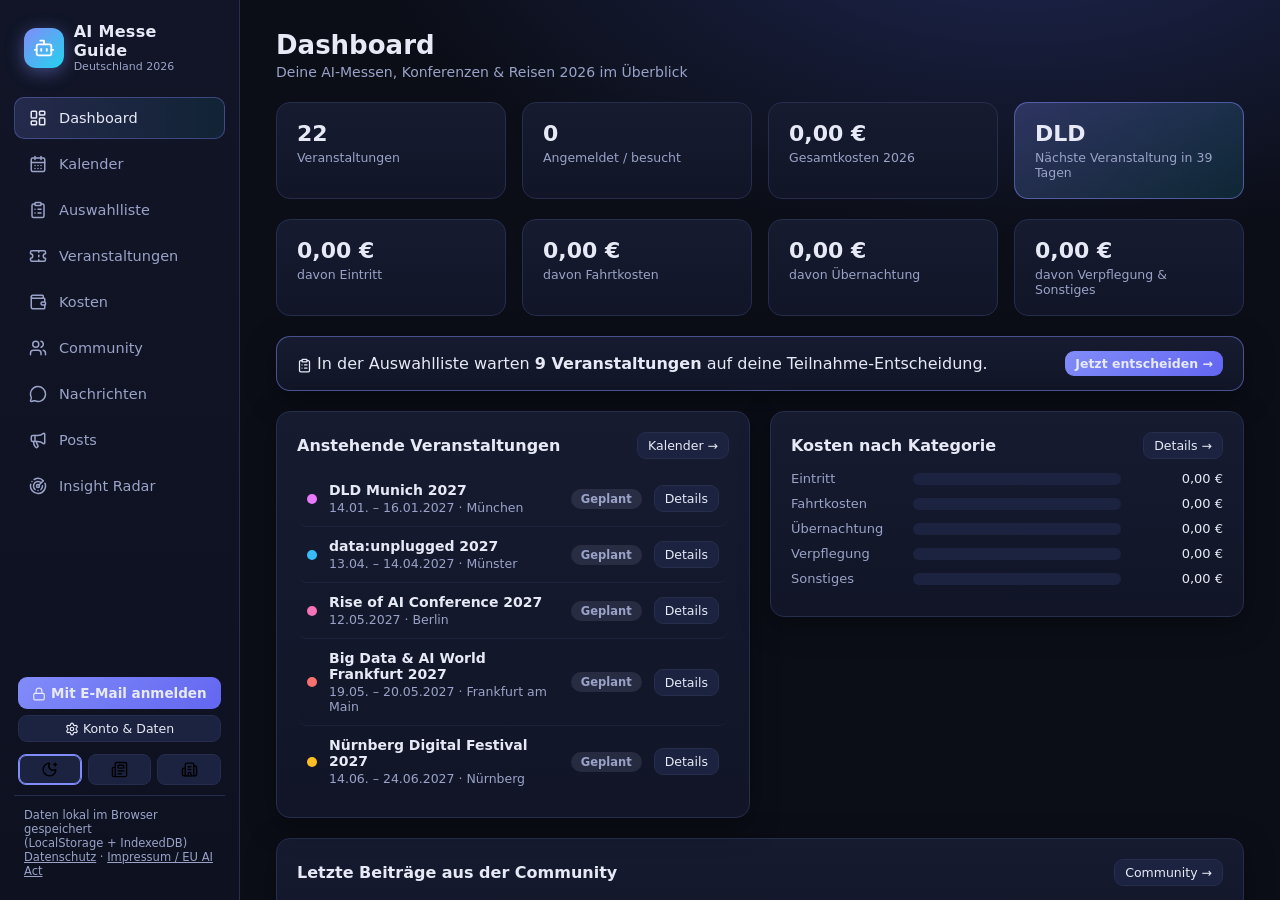
==== index.html @ 0b6e808e "Offline-Transkripte, Projekt-Export/-Import, 6 neue Archive, B&P-2027-Preise (Seed v7) 115 AIW-Trans" ====
<!DOCTYPE html>
<html lang="de">
<head>
  <meta charset="UTF-8">
  <meta name="viewport" content="width=device-width, initial-scale=1.0">
  <title>AI Messe Guide 2026</title>
  <link rel="icon" href="data:image/svg+xml,<svg xmlns='http://www.w3.org/2000/svg' viewBox='0 0 100 100'><text y='.9em' font-size='90'>🤖</text></svg>">
  <link rel="manifest" href="manifest.webmanifest">
  <meta name="theme-color" content="#0b0e17">
  <link rel="apple-touch-icon" href="icons/icon-192.png">
  <link rel="stylesheet" href="css/style.css?v=20">
  <link rel="stylesheet" href="css/radar.css?v=29">
  <link rel="stylesheet" href="css/theme-neon.css" id="theme-css">
  <script>
    // Theme vor dem ersten Rendern anwenden (kein Aufblitzen des Standard-Designs)
    (function () {
      var t = localStorage.getItem("aimg2026_theme");
      if (t && t !== "neon") document.getElementById("theme-css").href = "css/theme-" + t + ".css";
    })();
  </script>
</head>
<body>
  <nav class="sidebar">
    <div class="logo">
      <div class="logo-icon" data-ico="bot"></div>
      <div><b>AI Messe Guide</b><span>Deutschland 2026</span></div>
    </div>
    <div class="navlink" data-view="dashboard" data-ico="dashboard">Dashboard</div>
    <div class="navlink" data-view="kalender" data-ico="kalender">Kalender</div>
    <div class="navlink" data-view="auswahl" data-ico="auswahl">Auswahlliste</div>
    <div class="navlink" data-view="events" data-ico="events">Veranstaltungen</div>
    <div class="navlink" data-view="kosten" data-ico="kosten">Kosten</div>
    <div class="navlink" data-view="community" data-ico="community">Community</div>
    <div class="navlink" data-view="nachrichten" data-ico="nachrichten">Nachrichten<span id="dm-badge"></span></div>
    <div class="navlink" data-view="posts" data-ico="posts">Posts</div>
    <div class="navlink" data-view="insight" data-ico="radar">Insight Radar</div>
    <div id="login-bereich" class="login-bereich"></div>
    <div class="theme-leiste">
      <button class="theme-knopf" data-theme="neon" data-ico="theme-neon" onclick="A.theme('neon')" title="Design: Neon Deep"></button>
      <button class="theme-knopf" data-theme="editorial" data-ico="theme-editorial" onclick="A.theme('editorial')" title="Design: Editorial Light"></button>
      <button class="theme-knopf" data-theme="clean" data-ico="theme-clean" onclick="A.theme('clean')" title="Design: Corporate Clean"></button>
    </div>
    <div class="sidebar-fuss">
      Daten lokal im Browser gespeichert<br>(LocalStorage + IndexedDB)<br>
      <a href="datenschutz.html">Datenschutz</a> · <a href="rechtliches.html">Impressum / EU AI Act</a>
    </div>
  </nav>

  <main id="main"></main>
  <div id="modal-wrap"></div>

  <!-- ?v= beim Ändern der Dateien hochzählen: erzwingt frische Skripte statt Browser-Cache -->
  <script src="js/config.js?v=20" onerror="console.info('Kein config.js – lokaler Modus.')"></script>
  <script src="js/icons.js?v=24"></script>
  <script src="js/data.js?v=29"></script>
  <script src="js/karte.js?v=20"></script>
  <script src="js/auswahl.js?v=23"></script>
  <script src="js/db.js?v=28"></script>
  <script src="js/radar.js?v=29"></script>
  <script src="js/cloud.js?v=20"></script>
  <script src="js/app.js?v=28"></script>
  <script>
    // PWA: Service Worker registrieren (Offline-Betrieb, "Zum Startbildschirm hinzufügen")
    if ("serviceWorker" in navigator) {
      navigator.serviceWorker.register("sw.js").catch(e => console.info("Service Worker:", e.message));
    }
  </script>
</body>
</html>
---- css/style.css ----
/* AI Messe Guide 2026 – modernes dunkles UI mit Indigo/Cyan-Akzenten */

:root {
  --bg: #0b0e17;
  --bg2: #111527;
  --karte: #161b30;
  --karte2: #1c2340;
  --rand: #262d4d;
  --text: #e7eaf6;
  --text2: #9aa3c7;
  --akzent: #818cf8;
  --akzent2: #22d3ee;
  --gefahr: #f87171;
  --ok: #34d399;
  --radius: 14px;
  --schatten: 0 8px 30px rgba(0, 0, 0, .35);
}

* { box-sizing: border-box; margin: 0; padding: 0; }

/* Icon-System (Lucide): einheitliche Stroke-Icons, erben currentColor */
.ico { width: 18px; height: 18px; vertical-align: -3.5px; flex-shrink: 0; }
.btn .ico { width: 15px; height: 15px; vertical-align: -2.5px; }
.navlink .ico { width: 18px; height: 18px; }
.logo-icon .ico { width: 22px; height: 22px; color: #fff; vertical-align: middle; }
.theme-knopf .ico { width: 17px; height: 17px; vertical-align: -3px; }
.burger-punkt .ico, .karte-kopf .ico, h2 .ico { vertical-align: -3px; margin-right: 2px; }
.reise-icon .ico { width: 20px; height: 20px; color: var(--akzent2); }
html, body { height: 100%; }
body {
  font-family: "Segoe UI", system-ui, -apple-system, sans-serif;
  background: radial-gradient(1200px 600px at 80% -10%, #1e2650 0%, var(--bg) 55%) fixed;
  color: var(--text);
  display: flex;
}
a { color: var(--akzent2); text-decoration: none; }
a:hover { text-decoration: underline; }

/* ---------- Sidebar ---------- */
.sidebar {
  width: 240px; min-width: 240px; height: 100vh; position: sticky; top: 0;
  background: linear-gradient(180deg, var(--bg2), #0d1120);
  border-right: 1px solid var(--rand);
  display: flex; flex-direction: column; padding: 22px 14px;
}
.logo { display: flex; align-items: center; gap: 10px; padding: 0 10px 22px; }
.logo-icon {
  width: 40px; height: 40px; border-radius: 12px; display: grid; place-items: center;
  background: linear-gradient(135deg, var(--akzent), var(--akzent2));
  font-size: 20px; box-shadow: 0 4px 18px rgba(129, 140, 248, .45);
}
.logo b { font-size: 16px; letter-spacing: .3px; }
.logo span { display: block; font-size: 11px; color: var(--text2); }
.navlink {
  display: flex; align-items: center; gap: 12px; padding: 11px 14px; margin: 2px 0;
  border-radius: 10px; color: var(--text2); cursor: pointer; font-size: 14.5px;
  border: 1px solid transparent; transition: all .15s;
}
.navlink:hover { color: var(--text); background: rgba(129, 140, 248, .08); }
.navlink.aktiv {
  color: var(--text); background: linear-gradient(90deg, rgba(129, 140, 248, .18), rgba(34, 211, 238, .08));
  border-color: rgba(129, 140, 248, .35);
}
.sidebar-fuss { padding: 12px 10px 0; font-size: 11.5px; color: var(--text2); border-top: 1px solid var(--rand); }
.login-bereich { margin-top: auto; padding: 0 4px 12px; }
.theme-leiste { display: flex; gap: 6px; padding: 0 4px 10px; }
.theme-knopf { flex: 1; background: var(--karte2); border: 1px solid var(--rand); border-radius: 8px; padding: 6px 0; font-size: 15px; cursor: pointer; }
.theme-knopf.aktiv { border-color: var(--akzent); box-shadow: 0 0 0 1px var(--akzent) inset; }
.sidebar-fuss a { color: var(--text2); text-decoration: underline; }
.login-btn { width: 100%; }
.login-info { display: flex; align-items: center; gap: 9px; background: var(--karte2); border: 1px solid var(--rand); border-radius: 10px; padding: 8px 10px; }
.login-name { flex: 1; min-width: 0; font-size: 13px; font-weight: 600; }
.login-name span { display: block; font-size: 10.5px; font-weight: 400; color: var(--text2); overflow: hidden; text-overflow: ellipsis; white-space: nowrap; }
.code-box { font-size: 30px; font-weight: 700; letter-spacing: 8px; text-align: center; background: var(--karte2); border: 1px dashed var(--akzent); border-radius: 12px; padding: 14px; margin-bottom: 16px; }
.suchfeld { flex: 1; min-width: 220px; max-width: 380px; margin-top: 0; border-radius: 20px; padding: 9px 16px; }
.sharing-leiste { display: flex; align-items: center; gap: 10px; flex-wrap: wrap; background: var(--karte2); border-radius: 10px; padding: 9px 12px; margin-bottom: 12px; font-size: 13px; }
.sharing-leiste .chip-reihe { flex: 1; }

.kosten-vorschau {
  background: var(--karte2); border: 1px dashed var(--rand); border-radius: 9px;
  padding: 9px 13px; font-size: 13px; color: var(--text2); margin-bottom: 12px;
  font-variant-numeric: tabular-nums;
}
.kosten-vorschau b { color: var(--text); }
.preis-staffel { display: flex; flex-direction: column; gap: 4px; }
.preis-zeile { display: flex; justify-content: space-between; gap: 12px; font-size: 13px; }
.preis-zeile span:first-child { color: var(--text2); }
.preis-zeile b { white-space: nowrap; font-variant-numeric: tabular-nums; }

/* ---------- Deutschlandkarte ---------- */
.karten-layout { display: grid; grid-template-columns: minmax(0, 5fr) minmax(0, 4fr); gap: 20px; align-items: start; }
@media (max-width: 1100px) { .karten-layout { grid-template-columns: 1fr; } }
.de-karte { width: 100%; height: auto; display: block; }
.bl-pfad { fill: var(--karte2); stroke: var(--rand); stroke-width: 1; }
.bl-pfad:hover { fill: rgba(129, 140, 248, .12); }
.stadt-punkt { cursor: pointer; }
.punkt-kreis { stroke: rgba(255, 255, 255, .75); stroke-width: 1.5; opacity: .9; }
.stadt-punkt:hover .punkt-kreis { stroke: var(--akzent2); stroke-width: 2.5; opacity: 1; }
.stadt-label { font-size: 12px; fill: var(--text); text-anchor: middle; font-weight: 600; paint-order: stroke; stroke: var(--bg); stroke-width: 3px; }
.punkt-zahl { font-size: 10px; fill: #fff; text-anchor: middle; font-weight: 700; pointer-events: none; }
.stadt-punkt.gewaehlt .punkt-kreis { stroke: #fbbf24; stroke-width: 3; opacity: 1; }
.stadt-punkt.gewaehlt .punkt-zahl { fill: #1c2340; }
.stadt-chips { display: flex; flex-wrap: wrap; gap: 8px; margin-bottom: 14px; }
.stadt-chip {
  background: var(--karte2); border: 1px solid var(--rand); color: var(--text);
  border-radius: 20px; padding: 6px 14px; font-size: 13px; cursor: pointer; font-family: inherit;
}
.stadt-chip b { color: var(--ok); margin-left: 3px; }
.stadt-chip:hover { border-color: var(--akzent); }
.stadt-chip.aktiv { background: linear-gradient(135deg, rgba(129, 140, 248, .35), rgba(34, 211, 238, .18)); border-color: var(--akzent); }
.stadt-chip.aktiv b { color: var(--akzent2); }
.stadt-detail { border-top: 1px solid var(--rand); padding-top: 12px; }
.stadt-detail.leer-detail { color: var(--text2); font-size: 13.5px; }

/* ---------- Programm & Speaker ---------- */
.prog-tag { font-size: 13px; font-weight: 700; color: var(--akzent2); margin: 14px 0 4px; text-transform: capitalize; }
.prog-zeit { font-size: 12.5px; color: var(--text2); min-width: 84px; font-variant-numeric: tabular-nums; flex-shrink: 0; }
.stern-btn { font-size: 16px; line-height: 1; }
.stern-btn.voll { color: #fbbf24; border-color: rgba(251, 191, 36, .5); }

/* ---------- Diktat & OCR ---------- */
#diktat-btn.aufnahme { background: rgba(248, 113, 113, .2); border-color: var(--gefahr); color: var(--gefahr); animation: pulsieren 1.2s infinite; }
@keyframes pulsieren { 50% { opacity: .55; } }
.galerie-ocr { right: auto; left: 5px; }
.galerie-ocr.hat-text { background: rgba(52, 211, 153, .8); }
#ocr-text { width: 100%; font-size: 13px; }

/* ---------- Trends, Nuggets & Foliengalerie ---------- */
.trend-zeile { padding: 12px 10px; border-bottom: 1px solid rgba(38, 45, 77, .5); cursor: pointer; border-radius: 8px; }
.trend-zeile:hover { background: rgba(129, 140, 248, .07); }
.trend-zeile:last-child { border-bottom: none; }
.nugget {
  background: var(--karte2); border: 1px solid var(--rand);
  border-radius: 10px; padding: 13px 15px; margin-bottom: 10px; cursor: pointer;
}
.nugget:hover { border-color: var(--akzent); }
.nugget-text { font-size: 14.5px; font-style: italic; line-height: 1.5; }
.folien-galerie { display: flex; flex-direction: column; gap: 12px; }
.folie { width: 100%; height: auto; border-radius: 8px; border: 1px solid var(--rand); background: #fff; }

/* ---------- LinkedIn-Posts ---------- */
.post-gitter { display: grid; grid-template-columns: repeat(auto-fit, minmax(340px, 1fr)); gap: 18px; }
.post-karte h2 { margin-bottom: 10px; }
.post-bild { width: 100%; height: auto; border-radius: 10px; border: 1px solid var(--rand); display: block; margin-bottom: 10px; }
.post-text { width: 100%; font-size: 13px; line-height: 1.55; resize: vertical; }

/* ---------- Community: Burger-Menü & Matching ---------- */
.community-kopf { display: flex; justify-content: space-between; align-items: flex-start; gap: 16px; }
.burger-wrap { position: relative; flex-shrink: 0; }
.burger-btn { font-size: 14px; padding: 10px 16px; }
.burger-menue {
  position: absolute; right: 0; top: calc(100% + 6px); z-index: 50; min-width: 250px;
  background: linear-gradient(180deg, var(--karte), var(--bg2)); border: 1px solid var(--rand);
  border-radius: 12px; box-shadow: 0 14px 40px rgba(0, 0, 0, .5); padding: 6px;
}
.burger-punkt { padding: 10px 14px; border-radius: 8px; font-size: 14px; cursor: pointer; color: var(--text2); }
.burger-punkt:hover { background: rgba(129, 140, 248, .1); color: var(--text); }
.burger-punkt.aktiv { background: rgba(129, 140, 248, .16); color: var(--text); font-weight: 600; }
.match-zeile { display: flex; align-items: center; gap: 12px; padding: 12px 8px; border-bottom: 1px solid rgba(38, 45, 77, .5); }
.match-zeile:last-child { border-bottom: none; }
.match-zeile .chip-reihe { margin-top: 6px; }

/* ---------- Kurzprofile ---------- */
.profil-gitter { display: grid; grid-template-columns: repeat(auto-fill, minmax(340px, 1fr)); gap: 14px; }
.profil-karte {
  background: var(--karte2); border: 1px solid var(--rand); border-radius: 12px;
  padding: 14px; cursor: pointer; transition: border-color .15s;
}
.profil-karte:hover { border-color: var(--akzent); }
.profil-kopf { display: flex; align-items: center; gap: 11px; }
.profil-karte .chip-reihe { margin-top: 10px; }
.chip.interesse { border-color: rgba(129, 140, 248, .5); color: #b6bdf9; padding: 3px 10px; }
.chip.faehigkeit { border-color: rgba(34, 211, 238, .5); color: var(--akzent2); padding: 3px 10px; }
.profil-zeile { font-size: 12.5px; color: var(--text2); margin-top: 9px; }
.such-biete { display: flex; flex-direction: column; gap: 6px; margin-top: 10px; }
.sb-box { font-size: 12px; border-radius: 8px; padding: 6px 10px; line-height: 1.45; }
.sb-box.sucht { background: rgba(251, 191, 36, .1); border: 1px solid rgba(251, 191, 36, .35); color: var(--text); }
.sb-box.bietet { background: rgba(52, 211, 153, .1); border: 1px solid rgba(52, 211, 153, .35); color: var(--text); }

/* ---------- Nachrichten ---------- */
.dm-badge {
  display: inline-grid; place-items: center; min-width: 19px; height: 19px; padding: 0 5px;
  margin-left: 8px; border-radius: 10px; background: var(--gefahr); color: #fff;
  font-size: 11px; font-weight: 700;
}
.dm-layout { display: grid; grid-template-columns: 320px 1fr; gap: 20px; align-items: start; }
@media (max-width: 1100px) { .dm-layout { grid-template-columns: 1fr; } }
.dm-partner { cursor: pointer; }
.dm-partner:hover { background: rgba(129, 140, 248, .07); }
.dm-partner.aktiv { background: rgba(129, 140, 248, .12); border-radius: 10px; }
.dm-verlauf { display: flex; flex-direction: column; gap: 10px; max-height: 55vh; overflow-y: auto; padding: 6px 2px; margin-bottom: 14px; }
.dm-blase { max-width: 75%; padding: 9px 13px; border-radius: 14px; font-size: 14px; line-height: 1.45; }
.dm-blase.mein { align-self: flex-end; background: linear-gradient(135deg, rgba(129, 140, 248, .35), rgba(34, 211, 238, .2)); border: 1px solid rgba(129, 140, 248, .45); border-bottom-right-radius: 4px; }
.dm-blase.fremd { align-self: flex-start; background: var(--karte2); border: 1px solid var(--rand); border-bottom-left-radius: 4px; }
.dm-zeit { font-size: 10.5px; color: var(--text2); margin-top: 4px; text-align: right; }

/* ---------- Hauptbereich ---------- */
#main { flex: 1; height: 100vh; overflow-y: auto; padding: 30px 36px 60px; }
.kopf { margin-bottom: 22px; }
.kopf h1 { font-size: 26px; font-weight: 700; }
.unter { color: var(--text2); margin-top: 4px; font-size: 14px; }
h2 { font-size: 16px; font-weight: 650; margin-bottom: 12px; }

.karte {
  background: linear-gradient(180deg, var(--karte), var(--bg2));
  border: 1px solid var(--rand); border-radius: var(--radius);
  padding: 20px; margin-bottom: 20px; box-shadow: var(--schatten);
}
.karte-kopf { display: flex; justify-content: space-between; align-items: center; margin-bottom: 12px; gap: 10px; }
.karte-kopf h2 { margin: 0; }
.spalten { display: grid; grid-template-columns: 1fr 1fr; gap: 20px; align-items: start; }
@media (max-width: 1100px) { .spalten { grid-template-columns: 1fr; } }

/* ---------- KPI ---------- */
.kpi-reihe { display: grid; grid-template-columns: repeat(4, 1fr); gap: 16px; margin-bottom: 20px; }
@media (max-width: 1100px) { .kpi-reihe { grid-template-columns: repeat(2, 1fr); } }
.kpi {
  background: linear-gradient(180deg, var(--karte), var(--bg2));
  border: 1px solid var(--rand); border-radius: var(--radius); padding: 18px 20px;
}
.kpi.akzent { background: linear-gradient(135deg, rgba(129, 140, 248, .25), rgba(34, 211, 238, .12)); border-color: rgba(129, 140, 248, .5); }
.kpi-wert { font-size: 22px; font-weight: 700; }
.kpi-label { color: var(--text2); font-size: 12.5px; margin-top: 4px; }
.mini-kpis { display: grid; grid-template-columns: repeat(2, 1fr); gap: 12px; }
.mini-kpis div { background: var(--karte2); border-radius: 10px; padding: 12px; text-align: center; }
.mini-kpis b { display: block; font-size: 18px; }
.mini-kpis span { font-size: 11.5px; color: var(--text2); }

/* ---------- Buttons, Tags, Status ---------- */
.btn {
  background: var(--karte2); color: var(--text); border: 1px solid var(--rand);
  border-radius: 9px; padding: 8px 14px; font-size: 13.5px; cursor: pointer; transition: all .15s;
  font-family: inherit;
}
.btn:hover { border-color: var(--akzent); }
.btn.primaer { background: linear-gradient(135deg, var(--akzent), #6366f1); border: none; font-weight: 600; }
.btn.primaer:hover { filter: brightness(1.12); }
.btn.gefahr { color: var(--gefahr); border-color: rgba(248, 113, 113, .4); background: rgba(248, 113, 113, .08); }
.btn.klein { padding: 5px 10px; font-size: 12.5px; }
.btn.winzig { padding: 1px 8px; font-size: 11px; margin-left: 8px; }
.tag {
  display: inline-block; background: rgba(129, 140, 248, .15); border: 1px solid rgba(129, 140, 248, .3);
  color: #b6bdf9; font-size: 11px; border-radius: 20px; padding: 2px 9px; vertical-align: middle;
}
.tag.aktiv-tag { background: rgba(34, 211, 238, .15); border-color: rgba(34, 211, 238, .4); color: var(--akzent2); }
.status { font-size: 11.5px; font-weight: 600; border-radius: 20px; padding: 3px 10px; white-space: nowrap; }
.st-geplant { background: rgba(154, 163, 199, .15); color: var(--text2); }
.st-angemeldet { background: rgba(251, 191, 36, .15); color: #fbbf24; }
.st-bezahlt { background: rgba(52, 211, 153, .15); color: var(--ok); }
.st-besucht { background: rgba(96, 165, 250, .18); color: #60a5fa; }
.st-abgesagt { background: rgba(248, 113, 113, .15); color: var(--gefahr); }

/* ---------- Listenzeilen ---------- */
.event-zeile, .reise-zeile, .user-zeile {
  display: flex; align-items: center; gap: 12px; padding: 11px 10px;
  border-radius: 10px; cursor: pointer; border-bottom: 1px solid rgba(38, 45, 77, .5);
}
.reise-zeile, .user-zeile { cursor: default; }
.event-zeile:hover { background: rgba(129, 140, 248, .07); }
.event-zeile:last-child, .reise-zeile:last-child, .user-zeile:last-child { border-bottom: none; }
.punkt { width: 10px; height: 10px; border-radius: 50%; flex-shrink: 0; }
.ez-mitte { flex: 1; min-width: 0; }
.ez-name { font-size: 14px; font-weight: 600; }
.ez-sub { font-size: 12.5px; color: var(--text2); margin-top: 2px; }
.reise-icon { font-size: 20px; width: 34px; text-align: center; flex-shrink: 0; }
.leer { color: var(--text2); font-size: 13.5px; padding: 8px 0; }
.hinweis { color: var(--text2); font-size: 12px; margin-top: 10px; line-height: 1.5; }

/* ---------- Balkendiagramm ---------- */
.balken-zeile { display: grid; grid-template-columns: 110px 1fr 90px; align-items: center; gap: 12px; margin: 10px 0; }
.balken-label { font-size: 13px; color: var(--text2); }
.balken-spur { background: var(--karte2); border-radius: 20px; height: 12px; overflow: hidden; }
.balken { height: 100%; border-radius: 20px; background: linear-gradient(90deg, var(--akzent), var(--akzent2)); transition: width .4s; }
.balken-wert { font-size: 13px; text-align: right; font-variant-numeric: tabular-nums; }

/* ---------- Kalender ---------- */
.kal-kopf { display: flex; justify-content: center; align-items: center; gap: 18px; margin-bottom: 16px; }
.kal-kopf h2 { min-width: 190px; text-align: center; font-size: 18px; }
.kal-wochentage { display: grid; grid-template-columns: repeat(7, 1fr); gap: 6px; margin-bottom: 6px; }
.kal-wochentage div { text-align: center; font-size: 12px; color: var(--text2); font-weight: 600; }
.kal-gitter { display: grid; grid-template-columns: repeat(7, 1fr); gap: 6px; }
.kal-zelle { background: var(--karte2); border-radius: 10px; min-height: 86px; padding: 6px; border: 1px solid transparent; }
.kal-zelle.leer { background: transparent; }
.kal-zelle.heutig { border-color: var(--akzent2); box-shadow: 0 0 0 1px var(--akzent2) inset; }
.kal-tag { font-size: 12px; color: var(--text2); margin-bottom: 4px; }
.kal-chip {
  --f: var(--akzent);
  background: color-mix(in srgb, var(--f) 22%, transparent); border-left: 3px solid var(--f);
  font-size: 10.5px; padding: 2px 5px; border-radius: 5px; margin-bottom: 3px;
  white-space: nowrap; overflow: hidden; text-overflow: ellipsis; cursor: pointer;
}
.kal-chip:hover { background: color-mix(in srgb, var(--f) 38%, transparent); }
.kal-mehr { font-size: 10px; color: var(--text2); }

/* ---------- Veranstaltungs-Gitter ---------- */
.werkzeuge { display: flex; justify-content: space-between; align-items: center; gap: 14px; margin-bottom: 20px; flex-wrap: wrap; }
.filter-gruppe { display: flex; gap: 6px; flex-wrap: wrap; }
.filter {
  background: var(--karte2); border: 1px solid var(--rand); color: var(--text2);
  border-radius: 20px; padding: 6px 15px; font-size: 13px; cursor: pointer; font-family: inherit;
}
.filter.aktiv { background: linear-gradient(135deg, rgba(129, 140, 248, .3), rgba(34, 211, 238, .15)); color: var(--text); border-color: var(--akzent); }
.event-gitter { display: grid; grid-template-columns: repeat(auto-fill, minmax(310px, 1fr)); gap: 18px; }
.event-karte {
  background: linear-gradient(180deg, var(--karte), var(--bg2)); border: 1px solid var(--rand);
  border-radius: var(--radius); overflow: hidden; cursor: pointer; transition: all .18s; box-shadow: var(--schatten);
}
.event-karte:hover { transform: translateY(-3px); border-color: var(--akzent); }
.ek-band { height: 5px; }
.ek-inhalt { padding: 16px 18px 14px; }
.ek-kopf { display: flex; justify-content: space-between; margin-bottom: 8px; }
.event-karte h3 { font-size: 16px; margin-bottom: 8px; }
.ek-meta { font-size: 13px; color: var(--text2); margin: 3px 0; }
.ek-fuss { display: flex; justify-content: space-between; margin-top: 12px; padding-top: 10px; border-top: 1px solid var(--rand); font-size: 13.5px; font-weight: 600; }

/* ---------- Event-Detail ---------- */
.detail-kopf { display: flex; align-items: center; gap: 16px; margin-bottom: 18px; padding-left: 14px; border-left: 5px solid var(--f, var(--akzent)); }
.detail-titel { flex: 1; }
.detail-kopf h1 { font-size: 22px; }
.tabs { display: flex; gap: 4px; border-bottom: 1px solid var(--rand); margin-bottom: 20px; overflow-x: auto; }
.tab {
  background: none; border: none; border-bottom: 2px solid transparent; color: var(--text2);
  padding: 10px 16px; font-size: 14px; cursor: pointer; white-space: nowrap; font-family: inherit;
}
.tab:hover { color: var(--text); }
.tab.aktiv { color: var(--text); border-bottom-color: var(--akzent); font-weight: 600; }

.info-tabelle { width: 100%; border-collapse: collapse; margin-top: 12px; }
.info-tabelle td { padding: 7px 0; font-size: 13.5px; border-bottom: 1px solid rgba(38, 45, 77, .5); }
.info-tabelle td:first-child { color: var(--text2); width: 130px; }

.tabelle { width: 100%; border-collapse: collapse; font-size: 13.5px; }
.tabelle th { text-align: left; color: var(--text2); font-size: 12px; font-weight: 600; padding: 8px 10px; border-bottom: 1px solid var(--rand); }
.tabelle td { padding: 9px 10px; border-bottom: 1px solid rgba(38, 45, 77, .5); }
.tabelle tr:last-child td { border-bottom: none; }
.rechts { text-align: right; }

/* ---------- Auswahlliste ---------- */
.auswahl-tabelle td { vertical-align: top; }
.nowrap { white-space: nowrap; }
.gedimmt { opacity: .45; }
.kosten-feld { width: 90px; text-align: right; margin-top: 0; padding: 5px 8px; font-size: 13px; }
.ja-btn.gewaehlt-ja { background: rgba(52, 211, 153, .2); border-color: var(--ok); color: var(--ok); font-weight: 700; }
.nein-btn.gewaehlt-nein { background: rgba(248, 113, 113, .2); border-color: var(--gefahr); color: var(--gefahr); font-weight: 700; }
.vlt-btn.gewaehlt-vlt { background: rgba(251, 191, 36, .2); border-color: #fbbf24; color: #fbbf24; font-weight: 700; }

.banner { display: flex; justify-content: space-between; align-items: center; gap: 14px; padding: 14px 20px; border-color: rgba(129, 140, 248, .5); }
.stern { background: none; border: none; font-size: 24px; color: var(--rand); cursor: pointer; padding: 0 2px; line-height: 1; }
.stern:hover { color: #fbbf24; }
.stern.voll { color: #fbbf24; }
.sterne-mini { color: #fbbf24; letter-spacing: 1px; }
.summen-zeile td { border-top: 2px solid var(--rand); }
.knopf-reihe { display: flex; gap: 10px; margin-top: 14px; flex-wrap: wrap; }
.knopf-reihe .btn { text-decoration: none; }

/* ---------- Zahlung ---------- */
.zahlung { background: var(--karte2); border-radius: 12px; padding: 22px; text-align: center; border: 1px solid var(--rand); }
.zahlung.ok { border-color: rgba(52, 211, 153, .5); background: rgba(52, 211, 153, .07); }
.zahlung-betrag { font-size: 30px; font-weight: 700; }
.zahlung-status { margin-top: 6px; font-size: 14px; color: var(--text2); }
.zahlung.ok .zahlung-status { color: var(--ok); font-weight: 600; }

/* ---------- Community ---------- */
.avatar {
  width: 34px; height: 34px; border-radius: 50%; display: inline-grid; place-items: center;
  font-weight: 700; font-size: 14px; color: #fff; flex-shrink: 0; text-transform: uppercase;
}
.avatar.mini { width: 20px; height: 20px; font-size: 10px; }
.chip-reihe { display: flex; flex-wrap: wrap; gap: 8px; }
.chip-reihe.klein-chips { margin-top: 6px; }
.chip {
  display: inline-flex; align-items: center; gap: 6px; background: var(--karte2);
  border: 1px solid var(--rand); border-radius: 20px; padding: 4px 12px 4px 5px; font-size: 12.5px;
}
.chip.waehlbar { cursor: pointer; }
.chip.waehlbar input { display: none; }
.chip.gewaehlt { border-color: var(--akzent); background: rgba(129, 140, 248, .15); }
.composer { display: flex; gap: 10px; align-items: center; margin-bottom: 16px; }
.composer input {
  flex: 1; background: var(--karte2); border: 1px solid var(--rand); border-radius: 20px;
  padding: 10px 16px; color: var(--text); font-size: 14px; font-family: inherit;
}
.composer input:focus { outline: none; border-color: var(--akzent); }
.beitrag { display: flex; gap: 12px; padding: 12px 0; border-bottom: 1px solid rgba(38, 45, 77, .5); font-size: 14px; }
.beitrag:last-child { border-bottom: none; }
.beitrag.klein { font-size: 13px; }
.beitrag-meta { font-size: 12px; color: var(--text2); margin-bottom: 3px; }
.beitrag-meta b { color: var(--text); }

/* ---------- Materialien ---------- */
.notiz { background: var(--karte2); border: 1px solid var(--rand); border-radius: 10px; padding: 14px; margin-bottom: 10px; cursor: pointer; }
.notiz:hover { border-color: var(--akzent); }
.notiz-text { font-size: 13px; color: var(--text2); margin: 6px 0; white-space: pre-wrap; max-height: 80px; overflow: hidden; }
.datei-btn { position: relative; overflow: hidden; display: inline-block; }
.datei-btn input { position: absolute; inset: 0; opacity: 0; cursor: pointer; }
.galerie { display: grid; grid-template-columns: repeat(auto-fill, minmax(120px, 1fr)); gap: 10px; }
.galerie-bild { position: relative; border-radius: 10px; overflow: hidden; aspect-ratio: 1; }
.galerie-bild img { width: 100%; height: 100%; object-fit: cover; cursor: zoom-in; transition: transform .2s; }
.galerie-bild img:hover { transform: scale(1.05); }
.galerie-x {
  position: absolute; top: 5px; right: 5px; background: rgba(0, 0, 0, .6); color: #fff;
  border: none; border-radius: 50%; width: 22px; height: 22px; cursor: pointer; font-size: 11px;
}

/* ---------- Formulare & Modal ---------- */
label { display: block; font-size: 12.5px; color: var(--text2); margin-bottom: 12px; }
input, select, textarea {
  width: 100%; background: var(--karte2); border: 1px solid var(--rand); border-radius: 9px;
  padding: 9px 12px; color: var(--text); font-size: 14px; margin-top: 5px; font-family: inherit;
}
input[type="color"] { padding: 3px; height: 40px; cursor: pointer; }
input:focus, select:focus, textarea:focus { outline: none; border-color: var(--akzent); }
.form-reihe { display: grid; grid-template-columns: 1fr 1fr; gap: 14px; }
.modal-aktionen { display: flex; justify-content: flex-end; gap: 10px; margin-top: 8px; }
#modal-wrap { display: none; }
.modal-hintergrund {
  position: fixed; inset: 0; background: rgba(5, 8, 18, .7); backdrop-filter: blur(4px);
  display: grid; place-items: center; z-index: 100; padding: 20px;
}
.modal {
  background: linear-gradient(180deg, var(--karte), var(--bg2)); border: 1px solid var(--rand);
  border-radius: 16px; width: 100%; max-width: 560px; max-height: 90vh; overflow-y: auto;
  box-shadow: 0 20px 60px rgba(0, 0, 0, .6);
}
.modal-kopf { display: flex; justify-content: space-between; align-items: center; padding: 18px 22px 0; }
.modal-inhalt { padding: 18px 22px 22px; }

/* ---------- Scrollbar ---------- */
::-webkit-scrollbar { width: 10px; height: 10px; }
::-webkit-scrollbar-thumb { background: var(--rand); border-radius: 10px; }
::-webkit-scrollbar-track { background: transparent; }

@media (max-width: 800px) {
  body { flex-direction: column; }
  .sidebar { width: 100%; height: auto; position: static; flex-direction: row; overflow-x: auto; padding: 10px; align-items: center; }
  .logo { padding: 0 10px; }
  .logo span, .sidebar-fuss { display: none; }
  .navlink { white-space: nowrap; }
  #main { height: auto; padding: 20px 16px 40px; }
  .form-reihe, .kpi-reihe { grid-template-columns: 1fr; }
}
---- css/radar.css ----
/* Insight Radar – Stile des Event-Insight-Radar-Viewers, gekapselt unter .ir.
   Eigener Variablensatz je Helligkeit: .ir = hell (Editorial/Clean), .ir.dunkel = dunkel (Neon). */

.ir{
  --bg:#F4F4F1;--surface:#FFFFFF;--surface2:#F8F8F6;--fg:#1C2024;--muted:#5F666C;--line:#D7DAD5;--ring:#E9ECE7;--ring2:#F1F3EE;--accent:#1C2024;
  --c1:#9A6410;--c2:#A8325A;--c3:#3B4CA0;--c4:#0F7A72;--c5:#5F6E17;
  --ok:#2E7D32;--warn:#B26A00;
  --f:system-ui,-apple-system,"Segoe UI",Roboto,"Helvetica Neue",Arial,sans-serif;
  --m:ui-monospace,"SF Mono",Menlo,Consolas,monospace;
  --dur:.22s;
  color:var(--fg);font-family:var(--f);font-size:15px;line-height:1.5;
}
.ir.dunkel{
  --bg:#15181B;--surface:#1E2226;--surface2:#232830;--fg:#E8EAE7;--muted:#9BA3A9;--line:#353B41;--ring:#272C31;--ring2:#20252A;--accent:#E8EAE7;
  --c1:#E0A74A;--c2:#E77FA2;--c3:#97A6F2;--c4:#4FC9BE;--c5:#B8C85C;--ok:#7BC67F;--warn:#E3A24A;
}
@media (prefers-reduced-motion:reduce){.ir{--dur:0s}}
.ir *{box-sizing:border-box}
.ir a{color:inherit}
.ir button{font:inherit;color:inherit}
.ir .wrap{max-width:1240px;margin:0 auto;padding:4px 0 44px}
.ir header.top{display:grid;grid-template-columns:1fr auto;gap:10px 20px;align-items:end;margin-bottom:14px}
.ir .eyebrow{font-family:var(--m);font-size:12px;letter-spacing:.06em;text-transform:uppercase;color:var(--muted);display:flex;flex-wrap:wrap;gap:4px 14px}
.ir h1{font-size:clamp(26px,4vw,40px);line-height:1.05;margin:6px 0 8px;font-weight:600;letter-spacing:-.015em}
.ir .brand{font-family:var(--m);font-size:clamp(15px,2vw,20px);letter-spacing:.12em;text-transform:uppercase;color:var(--muted);font-weight:600}
.ir .lede{color:var(--muted);margin:6px 0 0;max-width:78ch}
.ir .tools{display:flex;flex-wrap:wrap;gap:8px;align-items:center;justify-content:flex-end}
.ir .btn{all:unset;cursor:pointer;border:1px solid var(--line);background:var(--surface);border-radius:8px;padding:6px 11px;font-size:13.5px;line-height:1.3;display:inline-flex;gap:6px;align-items:center;white-space:nowrap;color:var(--fg)}
.ir .btn:hover{border-color:var(--muted)}
.ir .btn:focus-visible{outline:2px solid var(--accent);outline-offset:1px}
.ir .btn.on{background:var(--fg);color:var(--bg);border-color:var(--fg)}
.ir .btn[disabled]{opacity:.45;cursor:not-allowed}
.ir .btn.small{padding:3px 8px;font-size:12.5px;border-radius:6px}
.ir .seg{display:inline-flex;border:1px solid var(--line);border-radius:8px;overflow:hidden;background:var(--surface)}
.ir .seg .btn{border:0;border-radius:0}
.ir .seg .btn+.btn{border-left:1px solid var(--line)}
.ir nav.views{display:flex;gap:6px;flex-wrap:wrap;margin:14px 0 10px}
.ir .bar{display:flex;flex-wrap:wrap;gap:8px 12px;align-items:center;padding:10px 12px;background:var(--surface);border:1px solid var(--line);border-radius:10px;margin-bottom:18px}
.ir .bar label{font-size:12.5px;color:var(--muted);display:inline-flex;gap:5px;align-items:center}
.ir .bar select,.ir .bar input[type=search]{font:inherit;font-size:13px;color:var(--fg);background:var(--surface2);border:1px solid var(--line);border-radius:6px;padding:4px 7px;max-width:190px}
.ir .bar .grow{flex:1 1 180px}
.ir details.bar summary{cursor:pointer}
.ir details.bar summary::-webkit-details-marker{display:none}
@media (min-width:901px){.ir details.bar summary{display:none}}
.ir .bar input[type=search]{width:100%;max-width:none}
.ir .chipline{display:flex;flex-wrap:wrap;gap:6px;align-items:center;font-size:12.5px;color:var(--muted)}
.ir .chip{display:inline-flex;align-items:center;gap:6px;font-family:var(--m);font-size:11.5px;padding:2px 8px;border-radius:999px;border:1px solid var(--line);background:var(--surface2);white-space:nowrap}
.ir .chip b{font-weight:600}
.ir .chip.dim{border-color:currentColor}
.ir .main2{display:grid;grid-template-columns:minmax(0,1.15fr) minmax(0,1fr);gap:24px;align-items:start}
@media (max-width:900px){.ir .main2{grid-template-columns:1fr}.ir header.top{grid-template-columns:1fr}.ir .tools{justify-content:flex-start}}
.ir .radarbox{min-width:0;position:relative}
.ir .radarbox .crumbs{display:flex;gap:8px;align-items:center;flex-wrap:wrap;margin-bottom:6px;font-size:13px;color:var(--muted);min-height:28px}
.ir .radarbox .crumbs b{color:var(--fg);font-weight:600}
.ir svg#radar{width:100%;height:auto;display:block;transition:opacity var(--dur)}
.ir svg#radar.fade{opacity:0}
.ir svg text{font-family:var(--f)}
.ir .dot{cursor:pointer;transition:opacity var(--dur),transform var(--dur)}
.ir .dot circle.core{stroke:var(--surface);stroke-width:2;transition:r var(--dur)}
.ir .dot circle.hollow{fill:var(--surface)!important;stroke-width:2.5}
.ir .dot text{fill:#fff;font-family:var(--m);font-weight:600;font-size:11.5px;pointer-events:none}
.ir .dot.hollowtxt text{fill:var(--fg)}
.ir .dot:focus{outline:none}
.ir .dot:focus-visible circle.core,.ir .dot.sel circle.core{stroke:var(--fg);stroke-width:3}
.ir .dimmed .dot:not(.sel){opacity:.3}
.ir .legend{display:grid;grid-template-columns:repeat(auto-fit,minmax(min(100%,200px),1fr));gap:10px 16px;margin-top:10px;font-size:12.5px}
.ir .legend section{min-width:0}
.ir .legend h4{margin:0 0 3px;font-size:12.5px;display:flex;gap:6px;align-items:center}
.ir .legend h4 i{width:10px;height:10px;border-radius:50%;display:inline-block}
.ir .legend ol{margin:0;padding-left:0;list-style:none;display:grid;gap:1px}
.ir .legend li{display:grid;grid-template-columns:28px 1fr;gap:4px;align-items:baseline;color:var(--muted)}
.ir .legend li button{all:unset;cursor:pointer;color:var(--fg);text-decoration:underline;text-decoration-color:transparent;text-underline-offset:2px}
.ir .legend li button:hover,.ir .legend li button:focus-visible{text-decoration-color:currentColor}
.ir .legend li em{font-style:normal;font-family:var(--m);font-size:11px}
.ir .ringlegend{display:flex;flex-wrap:wrap;gap:4px 16px;font-size:12px;color:var(--muted);margin-top:8px}
.ir .ringlegend span{display:inline-flex;gap:6px;align-items:center}
.ir .card{background:var(--surface);border:1px solid var(--line);border-radius:12px;padding:20px 22px;display:grid;gap:14px;min-width:0;animation:irfade var(--dur) ease-out}
@keyframes irfade{from{opacity:0;transform:translateY(4px)}to{opacity:1;transform:none}}
.ir .card header{display:grid;gap:6px}
.ir .card .kind{font-family:var(--m);font-size:11.5px;letter-spacing:.06em;text-transform:uppercase;color:var(--muted);display:flex;gap:10px;flex-wrap:wrap;align-items:center}
.ir .card h2{font-size:22px;line-height:1.2;margin:0;letter-spacing:-.01em}
.ir .card h3{font-size:12px;letter-spacing:.06em;text-transform:uppercase;color:var(--muted);margin:0 0 6px;font-family:var(--m);font-weight:600}
.ir .card p{margin:0}
.ir .card .kern{font-size:15.5px}
.ir .card .abgr{font-size:13px;color:var(--muted)}
.ir .metrics{display:grid;grid-template-columns:repeat(4,minmax(0,1fr));gap:8px;border-top:1px solid var(--line);border-bottom:1px solid var(--line);padding:10px 0}
.ir .metrics b{display:block;font-size:22px;font-variant-numeric:tabular-nums;line-height:1.1}
.ir .metrics small{color:var(--muted);font-size:11.5px;line-height:1.3;display:block}
@media (max-width:420px){.ir .metrics{grid-template-columns:repeat(2,1fr)}}
.ir .actions{display:flex;gap:6px;flex-wrap:wrap}
.ir .mix{display:grid;gap:4px;font-size:13.5px}
.ir .mix .bars{display:flex;height:10px;border-radius:5px;overflow:hidden;background:var(--ring)}
.ir .mix .bars i{display:block;height:100%}
.ir .mix .lab{display:flex;flex-wrap:wrap;gap:3px 12px;font-size:12px;color:var(--muted)}
.ir .mix .lab i{display:inline-block;width:9px;height:9px;border-radius:2px;margin-right:4px;vertical-align:-1px}
.ir .mikros{display:grid;gap:4px}
.ir .mikros button{all:unset;cursor:pointer;display:grid;grid-template-columns:auto 1fr auto;gap:10px;align-items:center;padding:6px 8px;border-radius:7px;font-size:14px;color:var(--fg)}
.ir .mikros button:hover,.ir .mikros button:focus-visible{background:var(--ring2)}
.ir .mikros button:focus-visible{outline:2px solid var(--accent)}
.ir .mikros .id{font-family:var(--m);font-size:11.5px;color:var(--muted);width:46px}
.ir .mikros .n{font-family:var(--m);font-size:11.5px;color:var(--muted);text-align:right;white-space:nowrap}
.ir .mikros .bar2{height:4px;background:var(--ring);border-radius:2px;grid-column:2/4;margin-top:-3px}
.ir .mikros .bar2 i{display:block;height:100%;border-radius:2px;background:var(--dimcol,var(--muted))}
.ir .ringtag{font-family:var(--m);font-size:11px;padding:1px 7px;border-radius:999px;border:1px solid var(--line);white-space:nowrap}
.ir .ringtag.stark{background:var(--fg);color:var(--bg);border-color:var(--fg)}
.ir .ringtag.mittel{background:var(--ring)}
.ir .ringtag.schwach{background:transparent}
.ir .ringtag.weak{color:var(--muted);border-style:dashed}
.ir .sigs{display:grid;gap:12px}
.ir .sig{display:grid;gap:5px;padding:10px 12px;border:1px solid var(--line);border-radius:9px;background:var(--surface2);scroll-margin-top:80px}
.ir .sig.hl{outline:2px solid var(--accent)}
.ir .sig .a{font-size:14.5px;font-weight:500}
.ir .sig blockquote{margin:0;padding-left:10px;border-left:3px solid var(--line);color:var(--muted);font-size:13.5px}
.ir .sig .meta{display:flex;flex-wrap:wrap;gap:3px 12px;font-size:12px;color:var(--muted);align-items:center}
.ir .sig .meta .sid{font-family:var(--m)}
.ir .sig .meta a{text-decoration-color:var(--muted)}
.ir .flag{font-family:var(--m);font-size:11px;padding:0 6px;border-radius:4px;border:1px solid var(--line)}
.ir .flag.warn{color:var(--warn);border-color:var(--warn)}
.ir .unsure{border-bottom:1px dotted var(--muted);cursor:help}
.ir .more{all:unset;cursor:pointer;font-size:13px;color:var(--muted);text-decoration:underline;text-underline-offset:2px;justify-self:start}
.ir .related{display:flex;flex-wrap:wrap;gap:6px}
.ir .related button{all:unset;cursor:pointer;font-size:12.5px;padding:3px 9px;border-radius:999px;border:1px solid var(--line);background:var(--surface2);color:var(--fg)}
.ir .related button:hover,.ir .related button:focus-visible{border-color:var(--fg)}
.ir .overview{display:grid;gap:14px}
.ir .overview table{width:100%;border-collapse:collapse;font-size:13.5px}
.ir .overview th{text-align:left;font-size:11.5px;letter-spacing:.05em;text-transform:uppercase;color:var(--muted);font-family:var(--m);font-weight:600;padding:4px 6px;border-bottom:1px solid var(--line)}
.ir .overview td{padding:5px 6px;border-bottom:1px solid var(--ring);vertical-align:top}
.ir .overview td.num{text-align:right;font-variant-numeric:tabular-nums;font-family:var(--m);font-size:12.5px;white-space:nowrap}
.ir .overview tr.makro td{font-weight:600}
.ir .overview tr.mikro td:first-child{padding-left:26px;font-weight:400}
.ir .overview tr.off td{color:var(--muted)}
.ir .overview button.lnk{all:unset;cursor:pointer;text-decoration:underline;text-decoration-color:transparent;text-underline-offset:2px;color:var(--fg)}
.ir .overview button.lnk:hover,.ir .overview button.lnk:focus-visible{text-decoration-color:currentColor}
.ir .dimdot{display:inline-block;width:9px;height:9px;border-radius:50%;margin-right:6px;vertical-align:-1px}
.ir .method{max-width:90ch;font-size:14.5px}
.ir .method h2{font-size:22px;margin:0 0 10px}
.ir .method h3{font-size:15px;margin:18px 0 6px}
.ir .method table{border-collapse:collapse;font-size:13px;margin:6px 0}
.ir .method th,.ir .method td{border:1px solid var(--line);padding:3px 8px;text-align:left}
.ir .method ul{padding-left:20px;margin:4px 0}
.ir .method code{font-family:var(--m);font-size:12.5px;background:var(--ring);padding:0 4px;border-radius:3px}
.ir .method pre{white-space:pre-wrap}
.ir footer.irfoot{margin-top:36px;padding-top:14px;border-top:1px solid var(--line);font-size:12.5px;color:var(--muted);display:grid;gap:5px;max-width:100ch}
.ir footer.irfoot p{margin:0}
.ir .empty{color:var(--muted);font-size:14px;padding:14px 0}
.ir .cmp{display:grid;gap:4px}
.ir .cmp .row{display:grid;grid-template-columns:90px 1fr 50px;gap:8px;align-items:center;font-size:12.5px}
.ir .cmp .row i{display:block;height:8px;border-radius:4px;background:var(--dimcol,var(--muted))}
.ir .cmp .row em{font-style:normal;font-family:var(--m);font-size:11.5px;color:var(--muted);text-align:right}
.ir .srch{display:grid;gap:10px}
.ir .srch .grp h4{margin:10px 0 4px;font-size:14px}
.ir tr.lastopen td{background:color-mix(in srgb, var(--accent) 14%, transparent)}
.ir #card.flash{outline:2px solid var(--accent);outline-offset:2px;transition:outline-color 1s}

/* Sessions & Firmen */
.ir .sess{display:grid;gap:8px}
.ir .sessrow{display:grid;gap:4px;padding:10px 12px;border:1px solid var(--line);border-radius:9px;background:var(--surface2)}
.ir .sessrow .t{font-weight:600;font-size:14.5px}
.ir .sessrow .meta{display:flex;flex-wrap:wrap;gap:3px 12px;font-size:12px;color:var(--muted);align-items:center}
.ir .firmen{display:grid;grid-template-columns:repeat(auto-fill,minmax(min(100%,240px),1fr));gap:8px}
.ir .firma{display:grid;gap:3px;padding:10px 12px;border:1px solid var(--line);border-radius:9px;background:var(--surface2);font-size:13px}
.ir .firma b{font-size:14px}
.ir .firma small{color:var(--muted)}

/* Offline-Transkript-Panel */
.ir .trpanel{max-height:420px;overflow:auto;background:var(--surface);border:1px solid var(--line);border-radius:8px;padding:10px 12px;font-size:13px;line-height:1.5}
.ir .trpanel h4{font-family:var(--m);font-size:11.5px;letter-spacing:.05em;text-transform:uppercase;color:var(--muted)}
.ir button.chip{cursor:pointer}

/* Projekt-Einträge */
.ir .projbild{max-width:min(100%,260px);max-height:180px;border-radius:8px;border:1px solid var(--line);object-fit:cover;justify-self:start}

/* Startbildschirm (Event-Auswahl) */
.ir .startgrid{display:grid;grid-template-columns:repeat(auto-fill,minmax(min(100%,300px),1fr));gap:14px;margin-top:14px}
.ir .startkarte{background:var(--surface);border:1px solid var(--line);border-radius:12px;padding:18px;display:grid;gap:8px;align-content:start}
.ir .startkarte h3{margin:0;font-size:17px;letter-spacing:0;text-transform:none;font-family:var(--f);color:var(--fg)}
.ir .startkarte .meta{font-size:12.5px;color:var(--muted);font-family:var(--m)}
.ir .startkarte p{margin:0;font-size:13.5px;color:var(--muted)}
.ir .startkarte .aktion{margin-top:6px;display:flex;gap:6px;flex-wrap:wrap}

/* Tooltip + Toast (fixiert, außerhalb des Grids) */
#irTip{position:fixed;z-index:50;pointer-events:none;max-width:320px;padding:6px 9px;border-radius:6px;background:#1C2024;color:#F4F4F1;font-size:12px;line-height:1.35;white-space:pre-line;box-shadow:0 2px 8px rgba(0,0,0,.18);opacity:0;transition:opacity .08s}
#irTip.on{opacity:1}
.ir-toast{position:fixed;left:50%;bottom:22px;transform:translateX(-50%);background:#1C2024;color:#F4F4F1;padding:8px 14px;border-radius:8px;font-size:13.5px;opacity:0;pointer-events:none;transition:opacity .22s;z-index:60;max-width:90vw}
.ir-toast.show{opacity:1}
---- css/theme-neon.css ----
/* Design 01 – Neon Deep (Standard): entspricht den Grundwerten in style.css. */
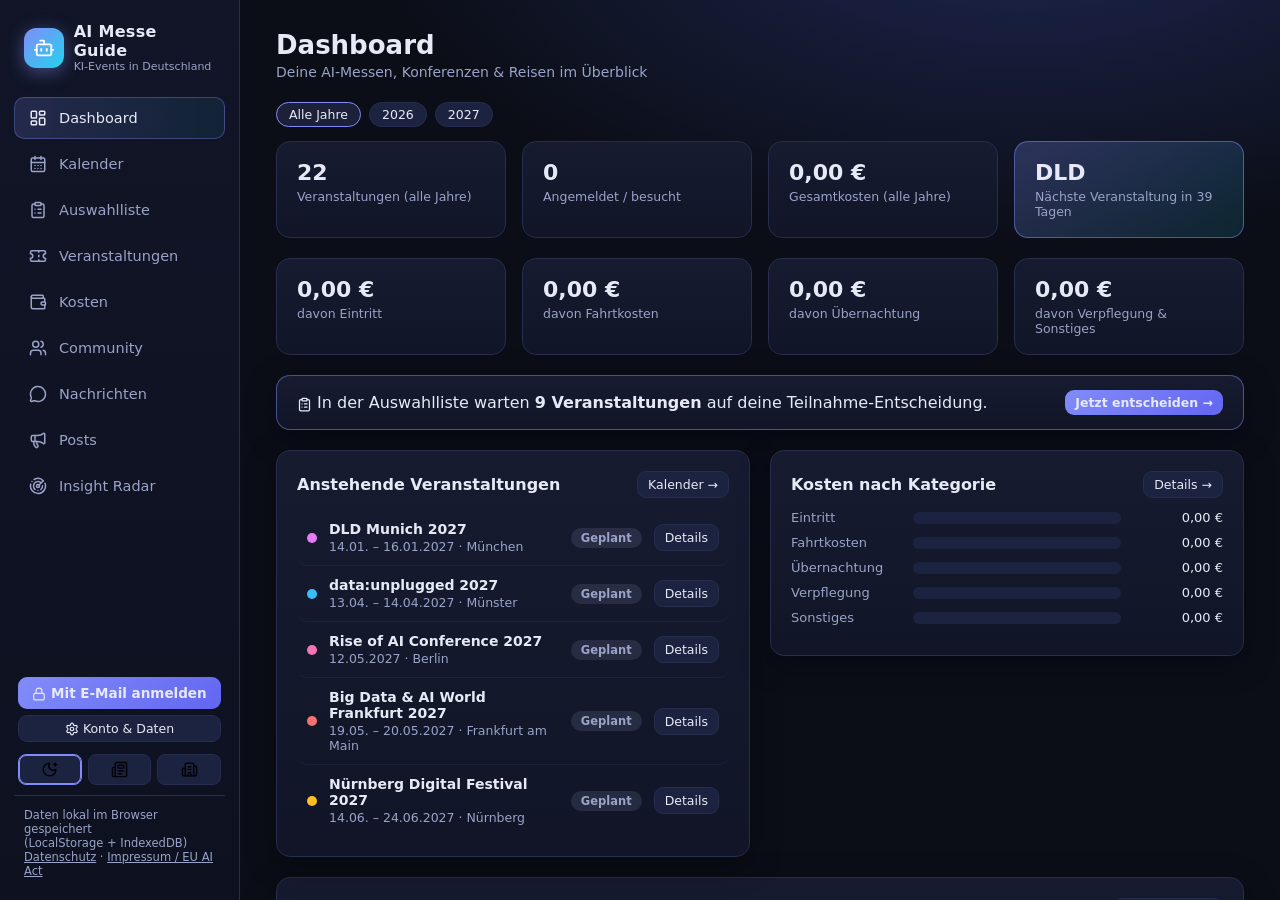
==== commit f6bef2dd: "Jahresfilter fuer Dashboard & Kosten: App laeuft jahresuebergreifend Dashboard und Kosten & Budget p" ====
--- a/index.html
+++ b/index.html
@@ -3,13 +3,13 @@
 <head>
   <meta charset="UTF-8">
   <meta name="viewport" content="width=device-width, initial-scale=1.0">
-  <title>AI Messe Guide 2026</title>
+  <title>AI Messe Guide</title>
   <link rel="icon" href="data:image/svg+xml,<svg xmlns='http://www.w3.org/2000/svg' viewBox='0 0 100 100'><text y='.9em' font-size='90'>🤖</text></svg>">
   <link rel="manifest" href="manifest.webmanifest">
   <meta name="theme-color" content="#0b0e17">
   <link rel="apple-touch-icon" href="icons/icon-192.png">
   <link rel="stylesheet" href="css/style.css?v=20">
-  <link rel="stylesheet" href="css/radar.css?v=29">
+  <link rel="stylesheet" href="css/radar.css?v=31">
   <link rel="stylesheet" href="css/theme-neon.css" id="theme-css">
   <script>
     // Theme vor dem ersten Rendern anwenden (kein Aufblitzen des Standard-Designs)
@@ -23,7 +23,7 @@
   <nav class="sidebar">
     <div class="logo">
       <div class="logo-icon" data-ico="bot"></div>
-      <div><b>AI Messe Guide</b><span>Deutschland 2026</span></div>
+      <div><b>AI Messe Guide</b><span>KI-Events in Deutschland</span></div>
     </div>
     <div class="navlink" data-view="dashboard" data-ico="dashboard">Dashboard</div>
     <div class="navlink" data-view="kalender" data-ico="kalender">Kalender</div>
@@ -50,15 +50,16 @@
   <div id="modal-wrap"></div>
 
   <!-- ?v= beim Ändern der Dateien hochzählen: erzwingt frische Skripte statt Browser-Cache -->
-  <script src="js/config.js?v=20" onerror="console.info('Kein config.js – lokaler Modus.')"></script>
-  <script src="js/icons.js?v=24"></script>
-  <script src="js/data.js?v=29"></script>
-  <script src="js/karte.js?v=20"></script>
-  <script src="js/auswahl.js?v=23"></script>
-  <script src="js/db.js?v=28"></script>
-  <script src="js/radar.js?v=29"></script>
-  <script src="js/cloud.js?v=20"></script>
-  <script src="js/app.js?v=28"></script>
+  <!-- defer: Seite rendert, ohne auf die Skripte zu warten; Reihenfolge bleibt erhalten.
+       radar.js (Insight Radar) wird erst beim Öffnen des Registers nachgeladen (app.js). -->
+  <script defer src="js/config.js?v=20" onerror="console.info('Kein config.js – lokaler Modus.')"></script>
+  <script defer src="js/icons.js?v=24"></script>
+  <script defer src="js/data.js?v=31"></script>
+  <script defer src="js/karte.js?v=20"></script>
+  <script defer src="js/auswahl.js?v=23"></script>
+  <script defer src="js/db.js?v=28"></script>
+  <script defer src="js/cloud.js?v=32"></script>
+  <script defer src="js/app.js?v=33"></script>
   <script>
     // PWA: Service Worker registrieren (Offline-Betrieb, "Zum Startbildschirm hinzufügen")
     if ("serviceWorker" in navigator) {
--- a/css/radar.css
+++ b/css/radar.css
@@ -74,7 +74,8 @@
 .ir .legend li em{font-style:normal;font-family:var(--m);font-size:11px}
 .ir .ringlegend{display:flex;flex-wrap:wrap;gap:4px 16px;font-size:12px;color:var(--muted);margin-top:8px}
 .ir .ringlegend span{display:inline-flex;gap:6px;align-items:center}
-.ir .card{background:var(--surface);border:1px solid var(--line);border-radius:12px;padding:20px 22px;display:grid;gap:14px;min-width:0;animation:irfade var(--dur) ease-out}
+.ir .card{background:var(--surface);border:1px solid var(--line);border-radius:12px;padding:20px 22px;display:grid;gap:14px;min-width:0;animation:irfade var(--dur) ease-out;overflow-wrap:anywhere}
+.ir .card>div,.ir .card ul,.ir .card li{min-width:0}
 @keyframes irfade{from{opacity:0;transform:translateY(4px)}to{opacity:1;transform:none}}
 .ir .card header{display:grid;gap:6px}
 .ir .card .kind{font-family:var(--m);font-size:11.5px;letter-spacing:.06em;text-transform:uppercase;color:var(--muted);display:flex;gap:10px;flex-wrap:wrap;align-items:center}
@@ -162,6 +163,8 @@
 .ir .firma b{font-size:14px}
 .ir .firma small{color:var(--muted)}
 
+.ir mark{background:var(--warn);color:var(--bg);border-radius:2px;padding:0 1px}
+
 /* Offline-Transkript-Panel */
 .ir .trpanel{max-height:420px;overflow:auto;background:var(--surface);border:1px solid var(--line);border-radius:8px;padding:10px 12px;font-size:13px;line-height:1.5}
 .ir .trpanel h4{font-family:var(--m);font-size:11.5px;letter-spacing:.05em;text-transform:uppercase;color:var(--muted)}
@@ -171,6 +174,7 @@
 .ir .projbild{max-width:min(100%,260px);max-height:180px;border-radius:8px;border:1px solid var(--line);object-fit:cover;justify-self:start}
 
 /* Startbildschirm (Event-Auswahl) */
+.ir .startabschnitt{font-family:var(--m);font-size:12.5px;letter-spacing:.06em;text-transform:uppercase;color:var(--muted);margin:22px 0 0;font-weight:600}
 .ir .startgrid{display:grid;grid-template-columns:repeat(auto-fill,minmax(min(100%,300px),1fr));gap:14px;margin-top:14px}
 .ir .startkarte{background:var(--surface);border:1px solid var(--line);border-radius:12px;padding:18px;display:grid;gap:8px;align-content:start}
 .ir .startkarte h3{margin:0;font-size:17px;letter-spacing:0;text-transform:none;font-family:var(--f);color:var(--fg)}
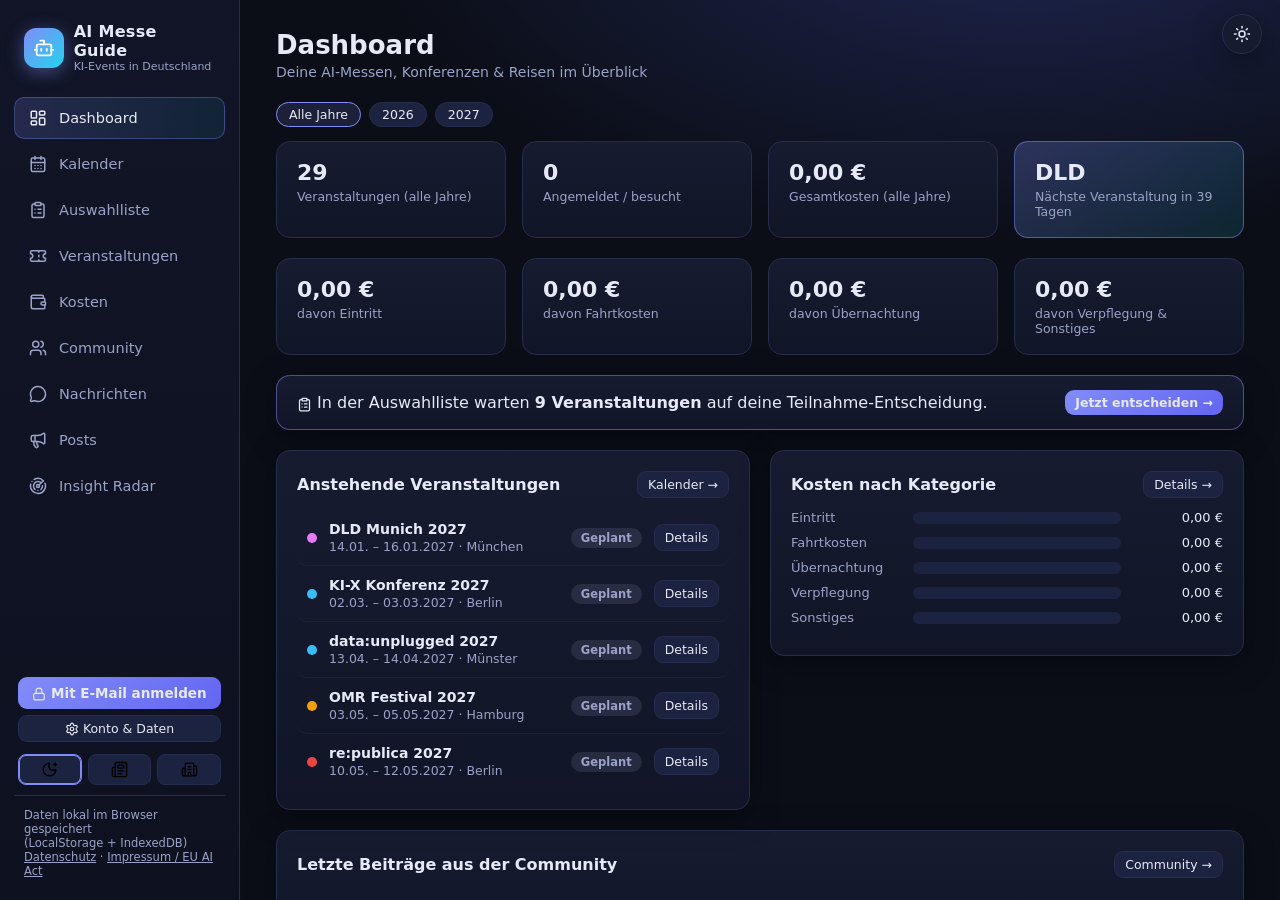
==== commit 06657049: "Hell/Dunkel-Schalter, Schnellfilter Veranstaltungen, Seed v8 (7 Events 2027) - Fester Knopf oben rec" ====
--- a/index.html
+++ b/index.html
@@ -8,7 +8,7 @@
   <link rel="manifest" href="manifest.webmanifest">
   <meta name="theme-color" content="#0b0e17">
   <link rel="apple-touch-icon" href="icons/icon-192.png">
-  <link rel="stylesheet" href="css/style.css?v=20">
+  <link rel="stylesheet" href="css/style.css?v=34">
   <link rel="stylesheet" href="css/radar.css?v=31">
   <link rel="stylesheet" href="css/theme-neon.css" id="theme-css">
   <script>
@@ -46,6 +46,7 @@
     </div>
   </nav>
 
+  <button id="modus-knopf" class="modus-knopf" onclick="A.modusWechsel()" title="Hintergrund hell/dunkel"></button>
   <main id="main"></main>
   <div id="modal-wrap"></div>
 
@@ -53,13 +54,13 @@
   <!-- defer: Seite rendert, ohne auf die Skripte zu warten; Reihenfolge bleibt erhalten.
        radar.js (Insight Radar) wird erst beim Öffnen des Registers nachgeladen (app.js). -->
   <script defer src="js/config.js?v=20" onerror="console.info('Kein config.js – lokaler Modus.')"></script>
-  <script defer src="js/icons.js?v=24"></script>
-  <script defer src="js/data.js?v=31"></script>
+  <script defer src="js/icons.js?v=34"></script>
+  <script defer src="js/data.js?v=34"></script>
   <script defer src="js/karte.js?v=20"></script>
   <script defer src="js/auswahl.js?v=23"></script>
   <script defer src="js/db.js?v=28"></script>
   <script defer src="js/cloud.js?v=32"></script>
-  <script defer src="js/app.js?v=33"></script>
+  <script defer src="js/app.js?v=34"></script>
   <script>
     // PWA: Service Worker registrieren (Offline-Betrieb, "Zum Startbildschirm hinzufügen")
     if ("serviceWorker" in navigator) {
--- a/css/style.css
+++ b/css/style.css
@@ -62,6 +62,21 @@
   border-color: rgba(129, 140, 248, .35);
 }
 .sidebar-fuss { padding: 12px 10px 0; font-size: 11.5px; color: var(--text2); border-top: 1px solid var(--rand); }
+/* Hell/Dunkel-Schalter oben rechts (wechselt zwischen Neon Deep und hellem Design) */
+.modus-knopf {
+  position: fixed; top: 14px; right: 18px; z-index: 60;
+  width: 40px; height: 40px; border-radius: 50%;
+  border: 1px solid var(--rand); background: var(--karte); color: var(--text);
+  cursor: pointer; display: flex; align-items: center; justify-content: center;
+  box-shadow: var(--schatten);
+}
+.modus-knopf:hover { border-color: var(--akzent); color: var(--akzent2); }
+/* Schnellfilter (Ort/Jahr/Monat/Thema) im Veranstaltungs-Register */
+.schnell-select {
+  background: var(--karte2); color: var(--text); border: 1px solid var(--rand);
+  border-radius: 10px; padding: 8px 10px; font-size: 13px; font-family: inherit; cursor: pointer;
+}
+.schnell-select:focus { outline: none; border-color: var(--akzent); }
 .login-bereich { margin-top: auto; padding: 0 4px 12px; }
 .theme-leiste { display: flex; gap: 6px; padding: 0 4px 10px; }
 .theme-knopf { flex: 1; background: var(--karte2); border: 1px solid var(--rand); border-radius: 8px; padding: 6px 0; font-size: 15px; cursor: pointer; }
